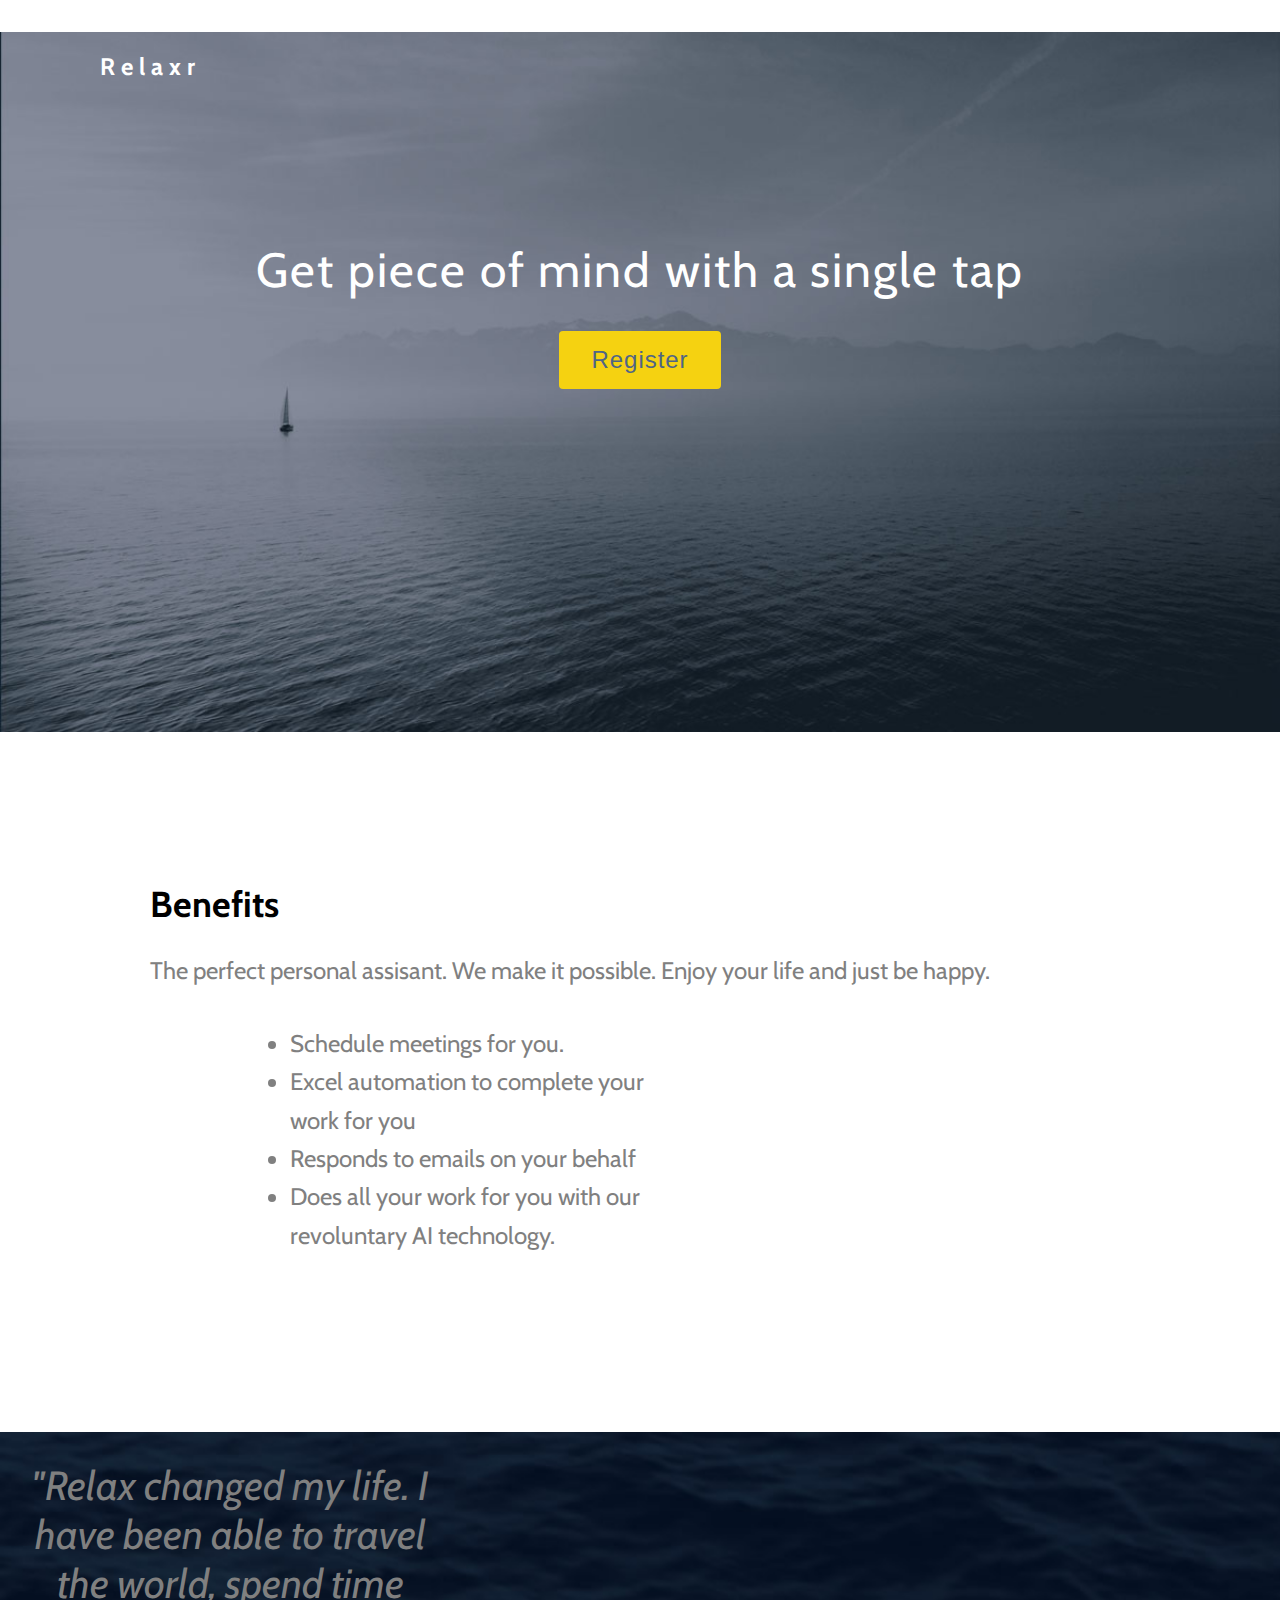
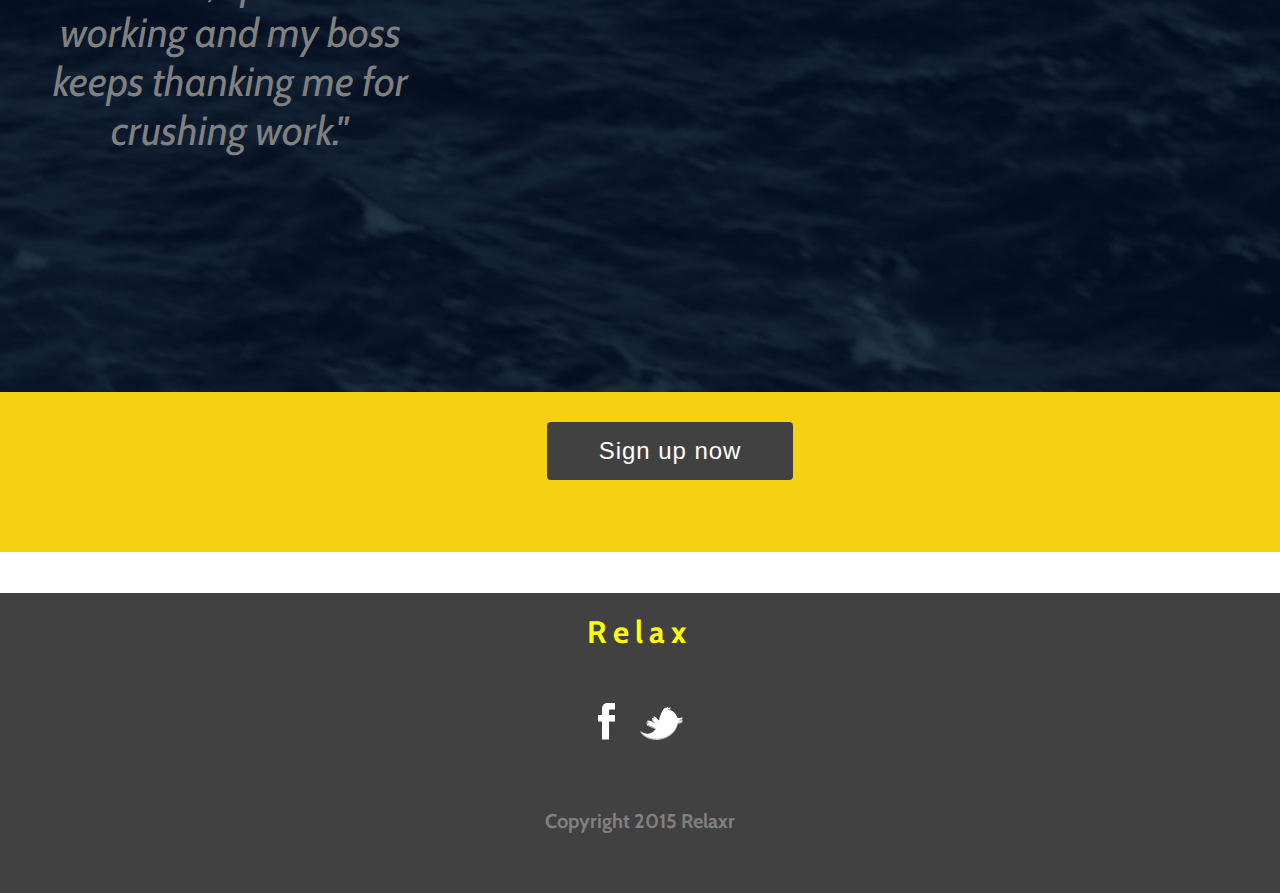
==== week2_skaltschmidt/Assignment_susan_kaltschmidt/index.html @ df6961c9 "week 2 assignment" ====
<!DOCTYPE html>
<html>
<head>
<title>Design Website</title>
<link href='https://fonts.googleapis.com/css?family=Cabin' rel='stylesheet' type='text/css'>
<link rel="stylesheet" type="text/css" href="css/style.css">
<link rel="stylesheet" type="text/css" href="css/normalize.css"> <!-- I tried both but I decided to use normalize.css-->
<!--<link rel="stylesheet" type="text/css" href="css/reset.css">-->

</head>
<body>
<!-- top section with image and headline-->
  <div class="header">
      <h4> Relaxr </h4>
    <h1>Get piece of mind with a single tap</h1>
 
   <div class="button-position"> 
    <button class="button">
      Register
    </button>
   </div>
  </div>
<!-- top section ends here-->

<!--second section starts here with content text-->
  <section class="middle-part">
    <h2>Benefits</h2>
      <p>
      The perfect personal assisant. We make it possible. Enjoy your life and just be happy.
      </p>
      
      <ul>
        <li>
          Schedule meetings for you.
        </li>
        <li>
          Excel automation to complete your </br> work for you
        </li>
        <li>
          Responds to emails on your behalf
        </li>
        <li>
          Does all your work for you with our </br> revoluntary AI technology.
        </li>
      </ul>
  </section> 
<!-- second part ends here-->

<!-- third part with quote ends here-->
  <div class="low-part">
    <p>  
     "Relax changed my life. I have been able to travel the world, spend time working and my boss keeps thanking me for crushing work."
    </p>
  </div>
<!-- third part with quote ends here-->

<!-- yellow part with button-->
 <div class="yellow-low-part">
    <div class="button-position"> 
      <button class="button-gray">
       Sign up now
      </button>
    </div>
 </div> 
<!-- yellow part ends here-->

<!-- footer and last part--> 
  <footer>
    <h4 id="yellow"> Relax </h4>
      <div class="icons">
        <img src="img/facebook.png">
        <img src="img/twitter.png">
      </div>
    <h5> Copyright 2015 Relaxr</h5>
  </footer> 
<!-- last part ends here-->

</body>
</html>
---- week2_skaltschmidt/Assignment_susan_kaltschmidt/css/style.css ----
body{

  font-size: 1.5em;
  font-family: 'Cabin', sans-serif;

}

p{
margin: 0 auto;
  color: gray;
}

.header{
  
  background-image: url("../img/header_bg.jpg");
  background-size: 100%;
  height: 700px;

 
}

h1{

  color:white;
  font-size: 3em;
  text-align: center;
  padding-top: 10%;
  font-weight: 200;
  letter-spacing: 0.04em;
}



h3{
color: gray;
font-style: italic;
font-size: 2em;
width: 600px;
font-weight: 200;
text-align: center;
line-height: 1.2;
}

h4{

  font-weight: 900;
  font-size: 1.3em;
  padding-top: 20px;
  padding-left: 100px;
  color: white;
  letter-spacing: 0.25em;
}

h4#yellow{

  font-weight: 800;
  font-size: 1.3em;
  text-align: center;
  color: yellow;
  letter-spacing: 0.2em;
  padding-left: 0;
}

h5{

  font-size: 0.5em;
  padding-top: 20px;
  text-align: center;
  color: gray;

}



section{

  width: 100%;
  height: 400px;

}

section.middle-part{

   margin: 150px;
   text-align: left;
}

section.middle-part ul{

   margin-left: 100px;
   margin-top: 40px;
   text-align: left;
   color:gray;
   line-height: 1.6;
}

.low-part{
  background-image: url("../img/testimonial_bg.jpg");
  text-align: center;
  background-size: cover;
  margin: 0px auto;
  width: 100%;
  height: 500px;
  padding: 30px;


}

.low-part p{

  text-align: center;
  color: gray;
  font-style: italic;
  font-size: 1.7em;
  font-weight: 100;
  text-align: center;
  width: 400px;
  line-height: 1.2;
  position: absolute;
  margin: 0 auto;
}

.low-part.quotation{
  text-align: center;
}

.yellow-low-part{
  margin: 0 auto;
  background-color: #f5d211;
  width: 100%;
  height: 100px;
  text-align: center;
  padding: 30px;
}

.button-position .button-gray{
    background-color: #f5d211; 
    letter-spacing: 0.04em;
    border: none;
    color: white;
    padding: 15px 52px;
    text-align: center;
    text-decoration: none;
    display: inline-block;
    font-size: 1em;
    border-radius: 4px;
    position: relative;
    margin: 0 auto;
    background-color: #414141;
}



.button-position{
  text-align: center;
  margin: 0 auto;
}

.button {
    background-color: #f5d211; 
    letter-spacing: 0.04em;
    border: none;
    color: #4f6586;
    padding: 15px 32px;
    text-align: center;
    text-decoration: none;
    display: inline-block;
    font-size: 1em;
    border-radius: 4px;
    position: relative;
    margin: 0 auto;

   
}


.icons img{
 margin: 10px;
  
}

footer{
  text-align: center;
  background-color: #414141;
  padding: 0;
  height: 300px;
  width: 100%;
}
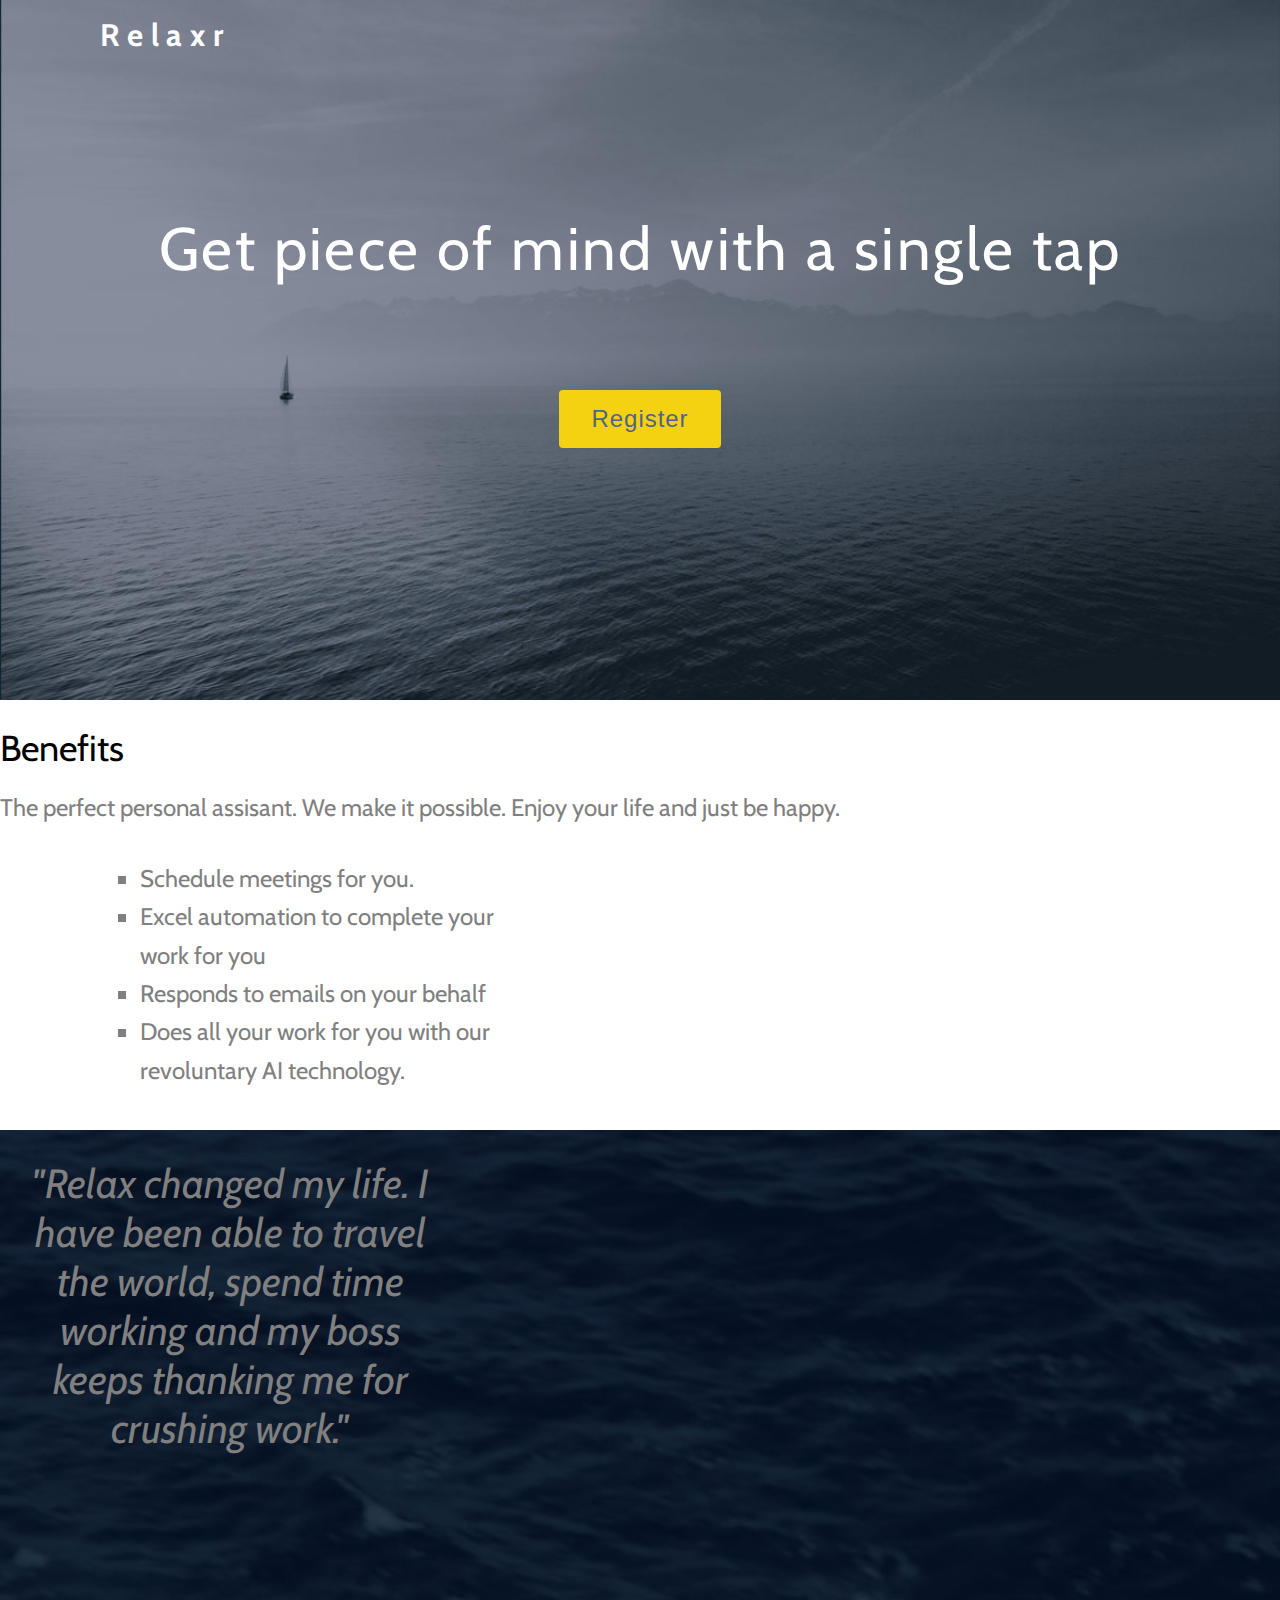
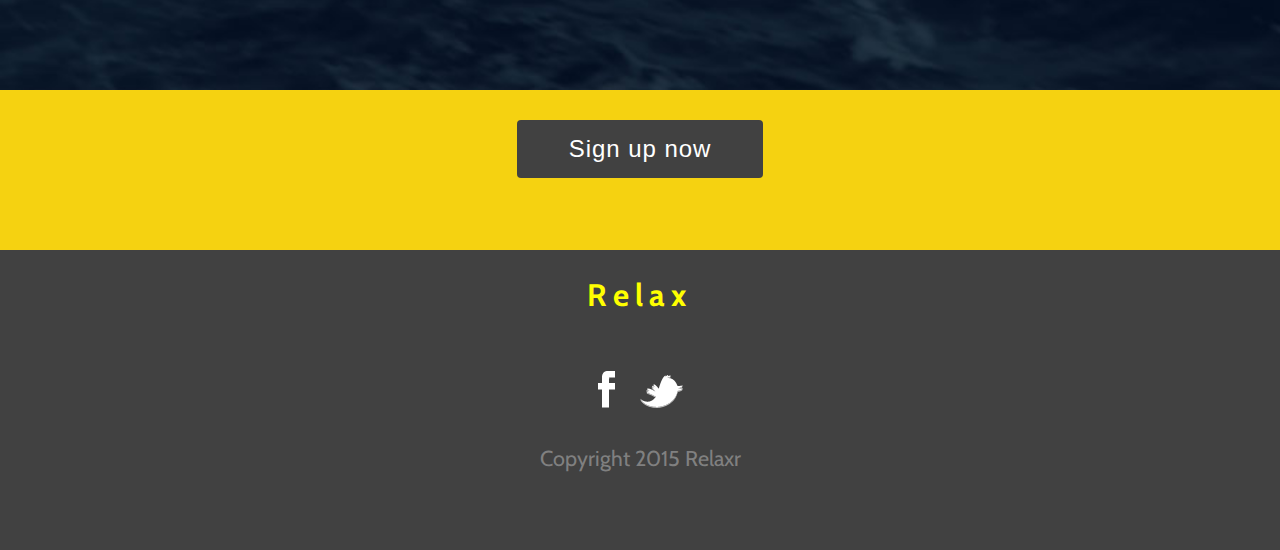
==== commit 1f8697ed: "week 3 assignment  - still in progress" ====
--- a/week2_skaltschmidt/Assignment_susan_kaltschmidt/index.html
+++ b/week2_skaltschmidt/Assignment_susan_kaltschmidt/index.html
@@ -3,14 +3,17 @@
 <head>
 <title>Design Website</title>
 <link href='https://fonts.googleapis.com/css?family=Cabin' rel='stylesheet' type='text/css'>
+<link rel="stylesheet" type="text/css" href="css/reset.css">
+<link rel="stylesheet" type="text/css" href="css/normalize.css">
 <link rel="stylesheet" type="text/css" href="css/style.css">
-<link rel="stylesheet" type="text/css" href="css/normalize.css"> <!-- I tried both but I decided to use normalize.css-->
-<!--<link rel="stylesheet" type="text/css" href="css/reset.css">-->
+ <!-- I tried both but I decided to use normalize.css-->
+
 
 </head>
 <body>
+  <div class="container">
 <!-- top section with image and headline-->
-  <div class="header">
+  <header>
       <h4> Relaxr </h4>
     <h1>Get piece of mind with a single tap</h1>
  
@@ -19,7 +22,7 @@
       Register
     </button>
    </div>
-  </div>
+  </header>
 <!-- top section ends here-->
 
 <!--second section starts here with content text-->
@@ -74,6 +77,6 @@
     <h5> Copyright 2015 Relaxr</h5>
   </footer> 
 <!-- last part ends here-->
-
+</div>
 </body>
 </html>--- a/week2_skaltschmidt/Assignment_susan_kaltschmidt/css/style.css
+++ b/week2_skaltschmidt/Assignment_susan_kaltschmidt/css/style.css
@@ -6,12 +6,17 @@
 
 }
 
+.container{
+  width: 960;
+  margin: 0 auto;
+}
+
 p{
-margin: 0 auto;
+  margin: 0 auto;
   color: gray;
 }
 
-.header{
+header{
   
   background-image: url("../img/header_bg.jpg");
   background-size: 100%;
@@ -23,9 +28,10 @@
 h1{
 
   color:white;
-  font-size: 3em;
+  font-size: 2.5em;
   text-align: center;
   padding-top: 10%;
+  padding-bottom: 70px;
   font-weight: 200;
   letter-spacing: 0.04em;
 }
@@ -44,12 +50,13 @@
 
 h4{
 
-  font-weight: 900;
+  font-weight: bold;
   font-size: 1.3em;
   padding-top: 20px;
   padding-left: 100px;
   color: white;
   letter-spacing: 0.25em;
+  margin: 0 auto;
 }
 
 h4#yellow{
@@ -60,12 +67,12 @@
   color: yellow;
   letter-spacing: 0.2em;
   padding-left: 0;
+  padding-top: 30px;
 }
 
 h5{
 
-  font-size: 0.5em;
-  padding-top: 20px;
+  font-size: 0.9em;
   text-align: center;
   color: gray;
 
@@ -75,14 +82,13 @@
 
 section{
 
-  width: 100%;
   height: 400px;
 
 }
 
 section.middle-part{
 
-   margin: 150px;
+  
    text-align: left;
 }
 
@@ -93,6 +99,8 @@
    text-align: left;
    color:gray;
    line-height: 1.6;
+   list-style: square;
+
 }
 
 .low-part{
@@ -100,7 +108,6 @@
   text-align: center;
   background-size: cover;
   margin: 0px auto;
-  width: 100%;
   height: 500px;
   padding: 30px;
 
@@ -114,7 +121,6 @@
   font-style: italic;
   font-size: 1.7em;
   font-weight: 100;
-  text-align: center;
   width: 400px;
   line-height: 1.2;
   position: absolute;
@@ -128,7 +134,6 @@
 .yellow-low-part{
   margin: 0 auto;
   background-color: #f5d211;
-  width: 100%;
   height: 100px;
   text-align: center;
   padding: 30px;
@@ -140,13 +145,13 @@
     border: none;
     color: white;
     padding: 15px 52px;
+    margin: 0 auto;
     text-align: center;
     text-decoration: none;
     display: inline-block;
     font-size: 1em;
     border-radius: 4px;
     position: relative;
-    margin: 0 auto;
     background-color: #414141;
 }
 
@@ -176,7 +181,9 @@
 
 
 .icons img{
- margin: 10px;
+ margin: 60px 10px 0px 10px;
+ 
+
   
 }
 
